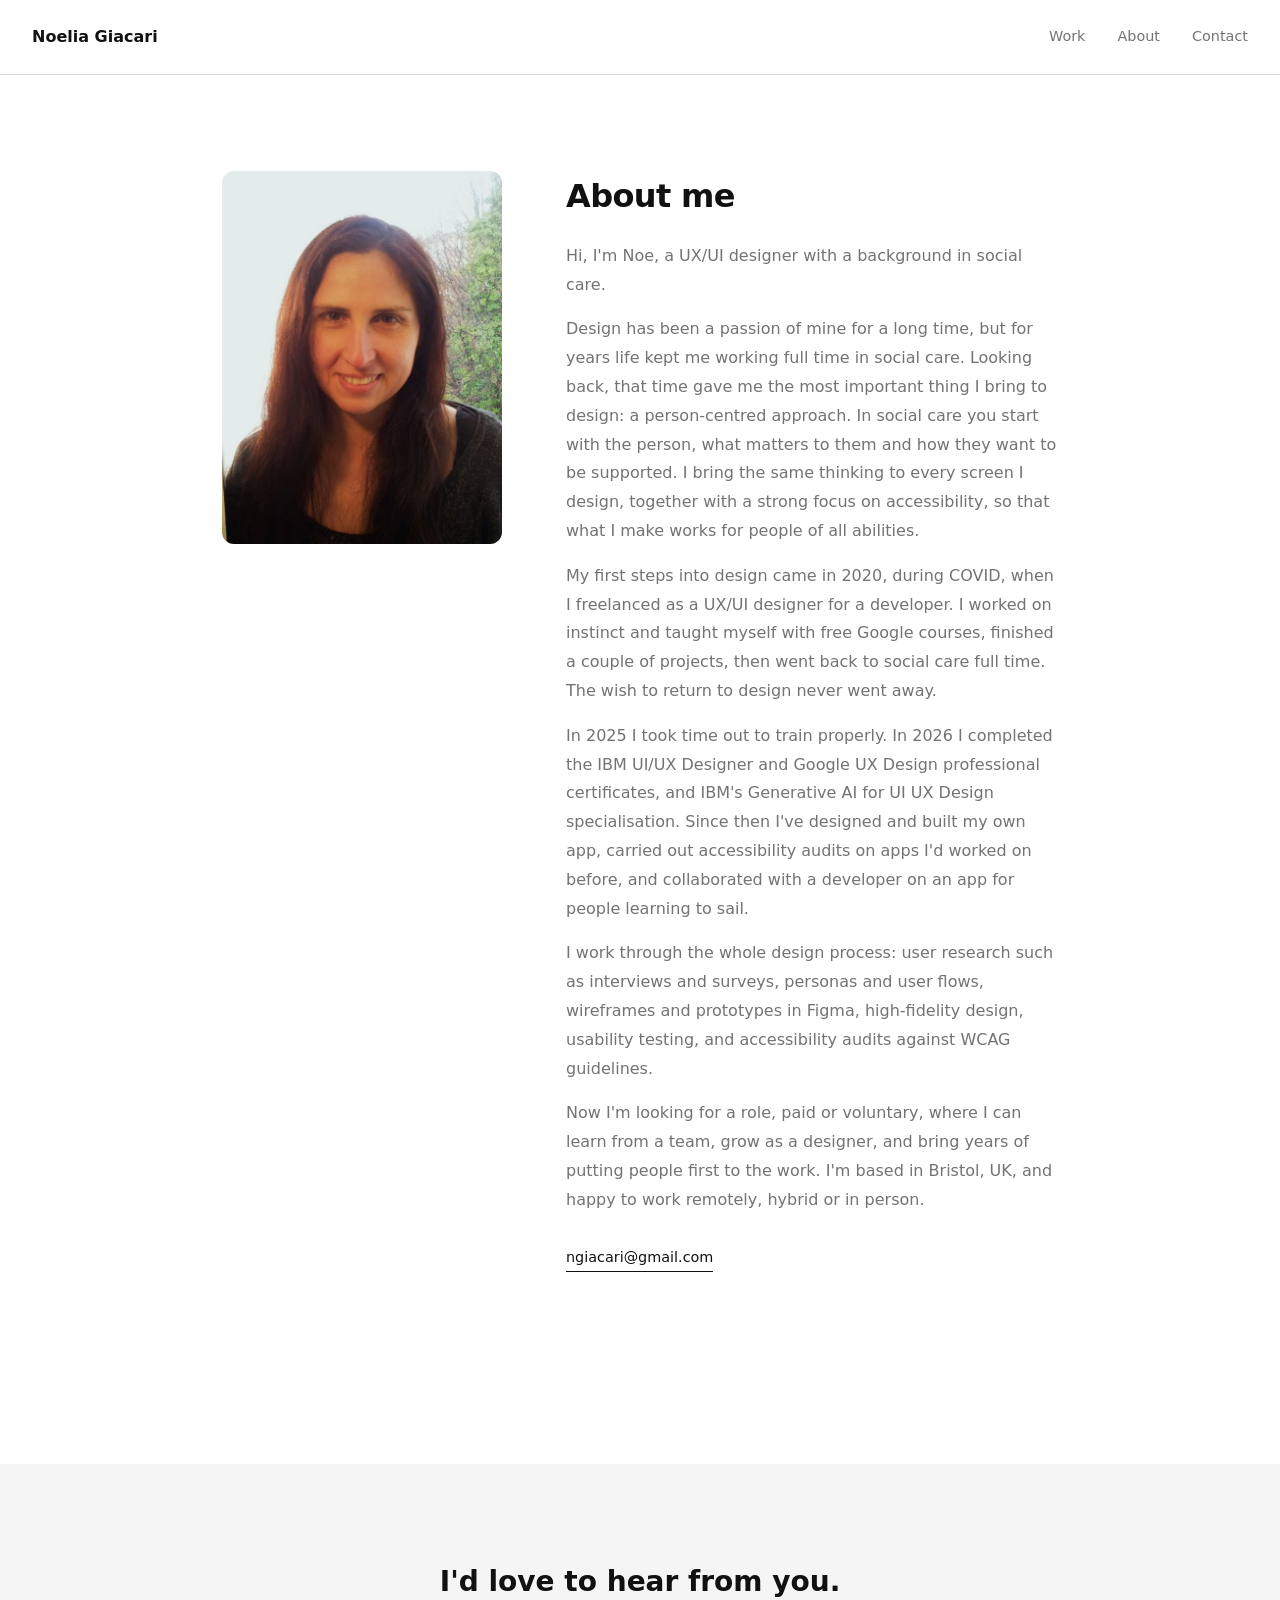
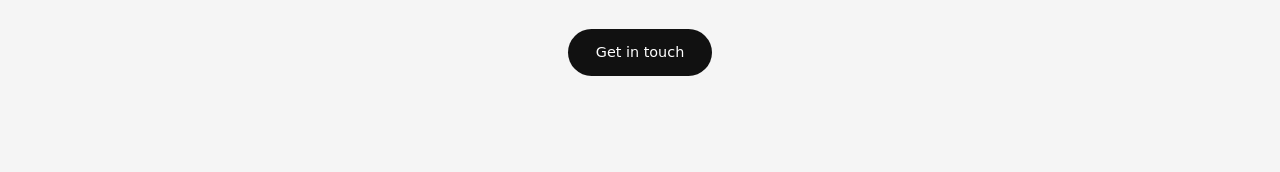
==== about.html @ a6a427f9 "Portfolio: Centred, ArtisanCrafts, Vegan Book, SailGenius and About" ====
<!DOCTYPE html>
<html lang="en">
<head>
  <meta charset="UTF-8" />
  <meta name="viewport" content="width=device-width, initial-scale=1.0" />
  <title>About · Noelia Giacari</title>
  <link rel="stylesheet" href="style.css" />
</head>
<body>

  <!-- NAV -->
  <nav>
    <a href="index.html" class="nav-logo">Noelia Giacari</a>
    <div class="nav-links">
      <a href="index.html">Work</a>
      <a href="about.html">About</a>
      <a href="mailto:ngiacari@gmail.com">Contact</a>
    </div>
  </nav>

  <!-- ABOUT -->
  <section class="about">

    <img class="about-img" src="images/about/noe.jpg" alt="Noe smiling, standing by a window with trees behind" />

    <div class="about-text">
      <h1>About me</h1>
      <p>Hi, I'm Noe, a UX/UI designer with a background in social care.</p>
      <p>
        Design has been a passion of mine for a long time, but for years life kept me
        working full time in social care. Looking back, that time gave me the most important
        thing I bring to design: a person-centred approach. In social care you start with the
        person, what matters to them and how they want to be supported. I bring the same
        thinking to every screen I design, together with a strong focus on accessibility, so
        that what I make works for people of all abilities.
      </p>
      <p>
        My first steps into design came in 2020, during COVID, when I freelanced as a UX/UI
        designer for a developer. I worked on instinct and taught myself with free Google
        courses, finished a couple of projects, then went back to social care full time. The
        wish to return to design never went away.
      </p>
      <p>
        In 2025 I took time out to train properly. In 2026 I completed the IBM UI/UX Designer
        and Google UX Design professional certificates, and IBM's Generative AI for UI UX
        Design specialisation. Since then I've designed and built my own app, carried out
        accessibility audits on apps I'd worked on before, and collaborated with a developer
        on an app for people learning to sail.
      </p>
      <p>
        I work through the whole design process: user research such as interviews and
        surveys, personas and user flows, wireframes and prototypes in Figma, high-fidelity
        design, usability testing, and accessibility audits against WCAG guidelines.
      </p>
      <p>
        Now I'm looking for a role, paid or voluntary, where I can learn from a team, grow
        as a designer, and bring years of putting people first to the work. I'm based in
        Bristol, UK, and happy to work remotely, hybrid or in person.
      </p>

      <div class="about-links">
        <a href="mailto:ngiacari@gmail.com">ngiacari@gmail.com</a>
      </div>
    </div>

  </section>

  <!-- CTA -->
  <section class="cta">
    <h2>I'd love to hear from you.</h2>
    <a href="mailto:ngiacari@gmail.com" class="btn">Get in touch</a>
  </section>

</body>
</html>
---- style.css ----
/* ─── RESET & BASE ─────────────────────────────────────────── */
*, *::before, *::after {
  box-sizing: border-box;
  margin: 0;
  padding: 0;
}

:root {
  --black: #111111;
  --white: #ffffff;
  --gray-100: #f5f5f5;
  --gray-300: #d4d4d4;
  --gray-500: #737373;
  --accent: #111111;

  --font-sans: 'Inter', system-ui, -apple-system, sans-serif;
  --max-width: 900px;
  --section-gap: 6rem;
}

html {
  font-size: 16px;
  scroll-behavior: smooth;
}

body {
  font-family: var(--font-sans);
  color: var(--black);
  background: var(--white);
  line-height: 1.6;
}

a {
  color: inherit;
  text-decoration: none;
}

ul {
  padding-left: 1.25rem;
}

li {
  margin-bottom: 0.4rem;
}

/* ─── NAV ───────────────────────────────────────────────────── */
nav {
  display: flex;
  justify-content: space-between;
  align-items: center;
  padding: 1.5rem 2rem;
  border-bottom: 1px solid var(--gray-300);
  position: sticky;
  top: 0;
  background: var(--white);
  z-index: 100;
}

.nav-logo {
  font-weight: 600;
  font-size: 1rem;
}

.nav-links {
  display: flex;
  gap: 2rem;
  font-size: 0.9rem;
  color: var(--gray-500);
}

.nav-links a:hover {
  color: var(--black);
}

/* ─── HOMEPAGE HERO ─────────────────────────────────────────── */
.hero {
  max-width: var(--max-width);
  margin: 0 auto;
  padding: 6rem 2rem 4rem;
}

.hero h1 {
  font-size: clamp(2rem, 5vw, 3.25rem);
  font-weight: 600;
  line-height: 1.2;
  letter-spacing: -0.02em;
  margin-bottom: 1.25rem;
}

.hero p {
  font-size: 1.1rem;
  color: var(--gray-500);
  max-width: 520px;
}

/* ─── WORK / CASE CARDS ─────────────────────────────────────── */
.work {
  max-width: var(--max-width);
  margin: 0 auto;
  padding: 2rem 2rem 8rem;
  display: flex;
  flex-direction: column;
  gap: 4rem;
}

.case-card a {
  display: block;
}

.case-card a:hover .case-img {
  opacity: 0.85;
}

.case-img {
  display: block;
  width: 100%;
  height: auto;
  object-fit: cover;
  aspect-ratio: 16 / 9;
  border-radius: 12px;
  transition: opacity 0.2s;
  margin-bottom: 1.25rem;
}

.case-info .tag {
  font-size: 0.8rem;
  color: var(--gray-500);
  text-transform: uppercase;
  letter-spacing: 0.06em;
  display: block;
  margin-bottom: 0.5rem;
}

.case-info h2 {
  font-size: 1.5rem;
  font-weight: 600;
  margin-bottom: 0.5rem;
}

.case-info p {
  color: var(--gray-500);
  font-size: 0.95rem;
}

/* ─── PLACEHOLDER IMAGES ────────────────────────────────────── */
.placeholder-img {
  background: var(--gray-100);
  border-radius: 10px;
  display: flex;
  align-items: center;
  justify-content: center;
  position: relative;
  overflow: hidden;
}

.placeholder-img.large {
  aspect-ratio: 16 / 8;
  width: 100%;
}

.placeholder-img:not(.large) {
  aspect-ratio: 16 / 9;
  width: 100%;
}

.img-label {
  font-size: 0.8rem;
  color: var(--gray-500);
  position: absolute;
  bottom: 0.75rem;
  left: 0.75rem;
  background: var(--white);
  padding: 0.2rem 0.5rem;
  border-radius: 4px;
}

/* ─── CASE STUDY HERO ───────────────────────────────────────── */
.cs-hero {
  max-width: var(--max-width);
  margin: 0 auto;
  padding: 4rem 2rem 2rem;
}

.cs-hero-text {
  margin-bottom: 2.5rem;
}

.cs-hero-text h1 {
  font-size: clamp(1.75rem, 4vw, 2.75rem);
  font-weight: 600;
  letter-spacing: -0.02em;
  line-height: 1.2;
  margin: 0.75rem 0 1rem;
}

.cs-subtitle {
  font-size: 1.05rem;
  color: var(--gray-500);
  max-width: 560px;
}

/* Small italic line under a case study title, e.g. "Working title" */
.cs-note {
  font-size: 0.9rem;
  font-style: italic;
  color: var(--gray-500);
  margin: -0.25rem 0 0.75rem;
}

.cs-hero-img {
  width: 100%;
  aspect-ratio: 16 / 8;
}

/* ─── METADATA BAR ──────────────────────────────────────────── */
.cs-meta {
  max-width: var(--max-width);
  margin: 2.5rem auto;
  padding: 1.5rem 2rem;
  border-top: 1px solid var(--gray-300);
  border-bottom: 1px solid var(--gray-300);
  display: flex;
  gap: 3rem;
  flex-wrap: wrap;
}

.meta-item {
  display: flex;
  flex-direction: column;
  gap: 0.2rem;
}

.meta-label {
  font-size: 0.75rem;
  text-transform: uppercase;
  letter-spacing: 0.06em;
  color: var(--gray-500);
}

.meta-value {
  font-size: 0.9rem;
  font-weight: 500;
}

/* ─── CASE STUDY CONTENT ────────────────────────────────────── */
.cs-content {
  max-width: var(--max-width);
  margin: 0 auto;
  padding: 2rem 2rem 4rem;
}

.cs-section {
  display: grid;
  grid-template-columns: 180px 1fr;
  gap: 2rem;
  padding: var(--section-gap) 0;
  border-top: 1px solid var(--gray-300);
}

.cs-section-label {
  padding-top: 0.2rem;
}

.cs-section-label span {
  font-size: 0.75rem;
  color: var(--gray-500);
  display: block;
  margin-bottom: 0.4rem;
}

.cs-section-label h2 {
  font-size: 1rem;
  font-weight: 600;
  position: sticky;
  top: 5rem;
}

.cs-section-body {
  display: flex;
  flex-direction: column;
  gap: 2.5rem;
}

.cs-block h3 {
  font-size: 1rem;
  font-weight: 600;
  margin-bottom: 0.75rem;
}

.cs-block p,
.cs-block li {
  font-size: 0.95rem;
  color: var(--gray-500);
  line-height: 1.75;
}

/* ─── CASE STUDY EXTRAS (ArtisanCrafts) ───────────────────────── */
.cs-block ul {
  padding-left: 1.2rem;
  margin-top: 0.5rem;
}
.cs-block li + li {
  margin-top: 0.35rem;
}
/* Two images side by side at full width (the .pair version is narrower) */
.cs-img-grid.wide img {
  border: 1px solid var(--gray-300);
}
/* A highlighted note, e.g. about simulated research */
.cs-callout {
  background: var(--gray-100);
  border-left: 3px solid var(--black);
  border-radius: 6px;
  padding: 1rem 1.25rem;
  font-size: 0.92rem;
  line-height: 1.7;
  color: var(--gray-500);
  margin-bottom: 2rem;
}
.cs-callout strong { color: var(--black); }
/* Persona: two short lists side by side */
.cs-persona {
  display: grid;
  grid-template-columns: 1fr 1fr;
  gap: 1.5rem;
  border: 1px solid var(--gray-300);
  border-radius: 10px;
  padding: 1.25rem 1.5rem;
  margin-top: 1rem;
}
.cs-persona h4 {
  font-size: 0.85rem;
  text-transform: uppercase;
  letter-spacing: 0.05em;
  margin-bottom: 0.25rem;
}
.cs-persona ul { margin-top: 0.25rem; }
/* A user quote */
.cs-block p.cs-quote {
  font-style: italic;
  border-left: 3px solid var(--gray-300);
  padding-left: 1rem;
  margin-top: 1rem;
}
@media (max-width: 640px) {
  .cs-persona { grid-template-columns: 1fr; }
}

 ─────────────────────────────────────────── */
.insight-cards {
  display: grid;
  grid-template-columns: repeat(auto-fit, minmax(200px, 1fr));
  gap: 1rem;
  margin-top: 0.75rem;
}

.insight-card {
  background: var(--gray-100);
  border-radius: 10px;
  padding: 1.25rem;
}

.insight-number {
  font-size: 0.75rem;
  font-weight: 600;
  color: var(--gray-500);
  display: block;
  margin-bottom: 0.5rem;
}

.insight-card p {
  font-size: 0.9rem !important;
  color: var(--black) !important;
}

/* ─── IMAGES INSIDE CASE STUDY ──────────────────────────────── */
.cs-img-full {
  width: 100%;
  aspect-ratio: 16 / 9;
  margin-top: 0.5rem;
}

.cs-img-grid {
  display: grid;
  grid-template-columns: 1fr 1fr;
  gap: 1rem;
  margin-top: 0.75rem;
}

.cs-img-grid img,
.cs-screens img,
.cs-img-full-real {
  width: 100%;
  height: auto;
  display: block;
  border-radius: 10px;
}

.cs-img-full-real {
  border: 1px solid var(--gray-300);
  margin-top: 0.5rem;
}

/* Row of phone screens */
.cs-screens {
  display: grid;
  grid-template-columns: repeat(4, 1fr);
  gap: 1rem;
  margin-top: 0.75rem;
}

.cs-screens img {
  border: 1px solid var(--gray-300);
}

.cs-screens.three {
  grid-template-columns: repeat(3, 1fr);
}

.cs-hero .cs-screens {
  margin-top: 0;
}

/* Before / after pair of phone screens */
.cs-img-grid.pair {
  max-width: 520px;
}

.cs-img-grid figure {
  margin: 0;
}

.cs-img-grid figcaption {
  font-size: 0.8rem;
  color: var(--gray-500);
  margin-top: 0.4rem;
}

.cs-img-grid.pair img {
  border: 1px solid var(--gray-300);
}

.img-caption {
  font-size: 0.8rem !important;
  color: var(--gray-500) !important;
  margin-top: 0.5rem;
}

/* ─── RESULTS GRID ──────────────────────────────────────────── */
.results-grid {
  display: grid;
  grid-template-columns: repeat(auto-fit, minmax(160px, 1fr));
  gap: 1rem;
  margin-bottom: 1.5rem;
}

.result-item {
  display: flex;
  flex-direction: column;
  gap: 0.3rem;
  padding: 1.25rem;
  border: 1px solid var(--gray-300);
  border-radius: 10px;
}

.result-stat {
  font-size: 2rem;
  font-weight: 700;
  letter-spacing: -0.02em;
}

.result-desc {
  font-size: 0.8rem;
  color: var(--gray-500);
}

/* ─── CASE STUDY NAVIGATION ─────────────────────────────────── */
.cs-nav {
  max-width: var(--max-width);
  margin: 0 auto;
  padding: 2rem;
  display: flex;
  justify-content: space-between;
  border-top: 1px solid var(--gray-300);
  font-size: 0.9rem;
}

.cs-nav-link:hover {
  text-decoration: underline;
}

/* ─── CTA ───────────────────────────────────────────────────── */
.cta {
  text-align: center;
  padding: 6rem 2rem;
  background: var(--gray-100);
  margin-top: 4rem;
}

.cta h2 {
  font-size: 1.75rem;
  font-weight: 600;
  margin-bottom: 1.5rem;
}

.btn {
  display: inline-block;
  padding: 0.75rem 1.75rem;
  background: var(--black);
  color: var(--white);
  border-radius: 100px;
  font-size: 0.9rem;
  font-weight: 500;
  transition: opacity 0.2s;
}

.btn:hover {
  opacity: 0.8;
}

/* ─── TAG ───────────────────────────────────────────────────── */
.tag {
  font-size: 0.78rem;
  color: var(--gray-500);
  text-transform: uppercase;
  letter-spacing: 0.06em;
}

/* ─── ABOUT ─────────────────────────────────────────────────── */
.about {
  max-width: var(--max-width);
  margin: 0 auto;
  padding: 6rem 2rem 8rem;
  display: grid;
  grid-template-columns: 280px 1fr;
  gap: 4rem;
  align-items: start;
}

.about-img {
  width: 100%;
  aspect-ratio: 3 / 4;
  border-radius: 12px;
  position: sticky;
  top: 5rem;
}

.about-text h1 {
  font-size: 2rem;
  font-weight: 600;
  letter-spacing: -0.02em;
  margin-bottom: 1.25rem;
}

.about-text p {
  font-size: 1rem;
  color: var(--gray-500);
  line-height: 1.8;
  max-width: 520px;
}

.about-text p + p {
  margin-top: 1rem;
}

img.about-img {
  object-fit: cover;
  object-position: center 25%;
  height: auto;
}

.about-links {
  display: flex;
  gap: 1.5rem;
  margin-top: 2rem;
}

.about-links a {
  font-size: 0.9rem;
  font-weight: 500;
  border-bottom: 1px solid var(--black);
  padding-bottom: 0.1rem;
}

.about-links a:hover {
  color: var(--gray-500);
  border-color: var(--gray-500);
}

/* ─── RESPONSIVE ────────────────────────────────────────────── */
@media (max-width: 640px) {
  .cs-section {
    grid-template-columns: 1fr;
    gap: 1rem;
  }

  .cs-section-label h2 {
    position: static;
  }

  .cs-meta {
    gap: 1.5rem;
  }

  .cs-screens {
    grid-template-columns: 1fr 1fr;
  }

  .cs-img-grid:not(.pair) {
    grid-template-columns: 1fr;
  }

  .results-grid {
    grid-template-columns: 1fr 1fr;
  }

  .about {
    grid-template-columns: 1fr;
    gap: 2rem;
    padding: 3rem 1.25rem 5rem;
  }

  .about-img {
    position: static;
    aspect-ratio: 4 / 3;
  }

  nav {
    padding: 1rem 1.25rem;
  }

  .nav-links {
    gap: 1.25rem;
  }
}
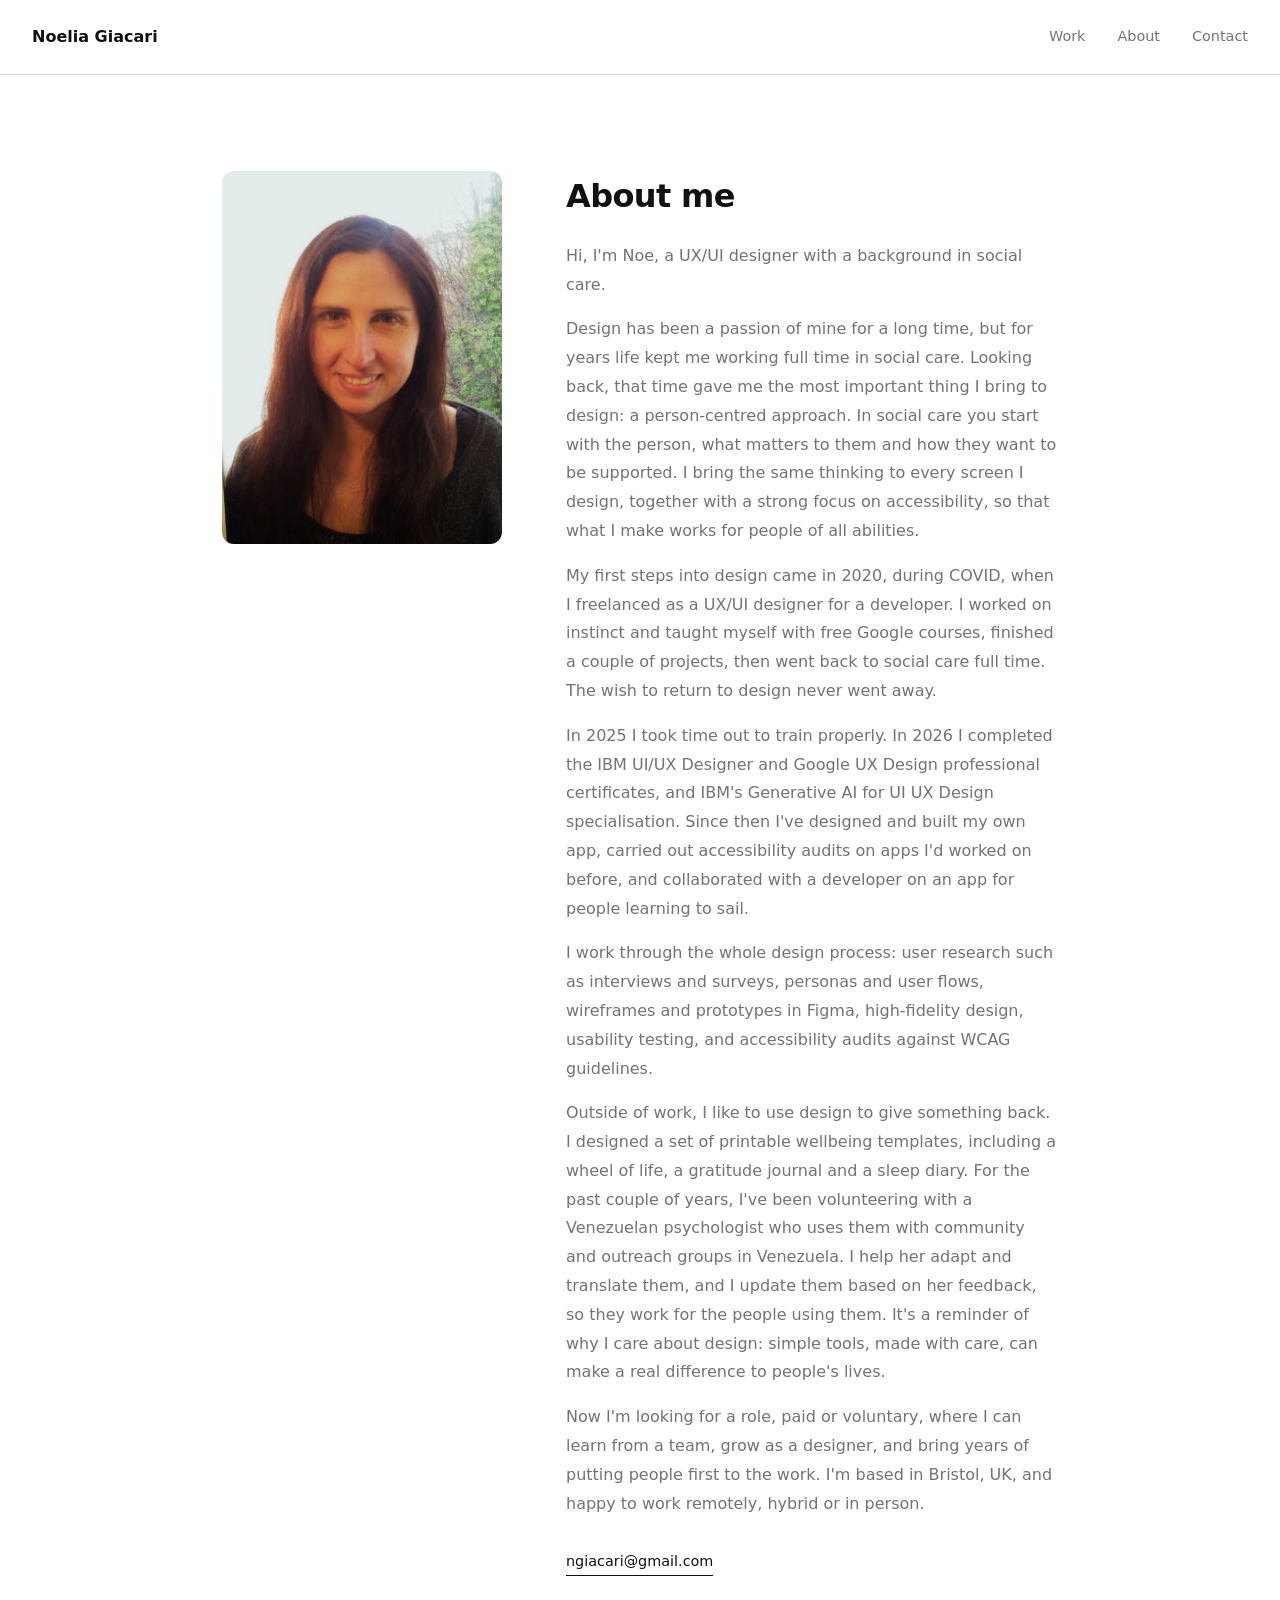
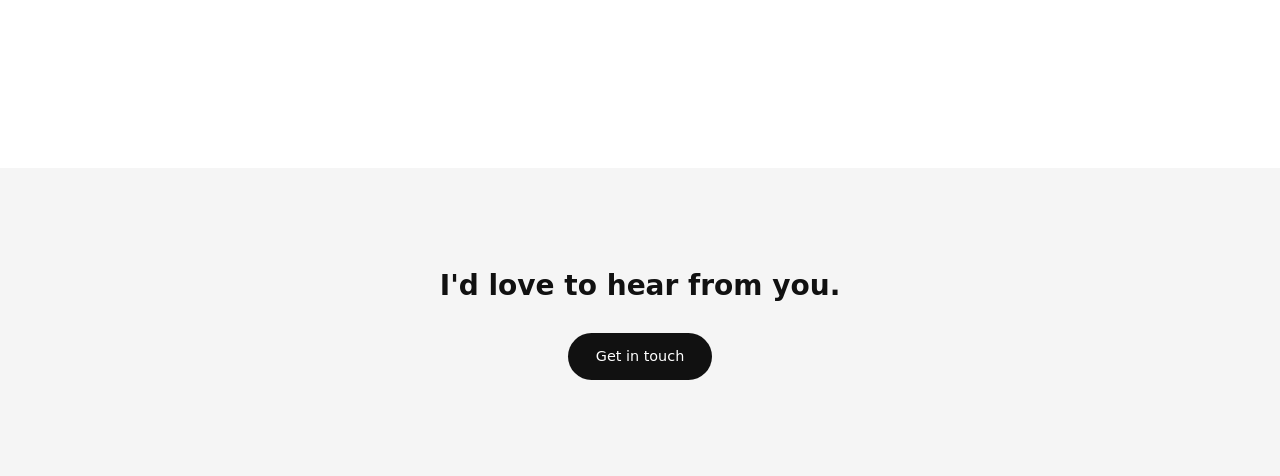
==== commit f92f2a5c: "About: add community volunteering paragraph" ====
--- a/about.html
+++ b/about.html
@@ -53,6 +53,15 @@
         design, usability testing, and accessibility audits against WCAG guidelines.
       </p>
       <p>
+        Outside of work, I like to use design to give something back. I designed a set of
+        printable wellbeing templates, including a wheel of life, a gratitude journal and a
+        sleep diary. For the past couple of years, I've been volunteering with a Venezuelan
+        psychologist who uses them with community and outreach groups in Venezuela. I help
+        her adapt and translate them, and I update them based on her feedback, so they work
+        for the people using them. It's a reminder of why I care about design: simple tools,
+        made with care, can make a real difference to people's lives.
+      </p>
+      <p>
         Now I'm looking for a role, paid or voluntary, where I can learn from a team, grow
         as a designer, and bring years of putting people first to the work. I'm based in
         Bristol, UK, and happy to work remotely, hybrid or in person.
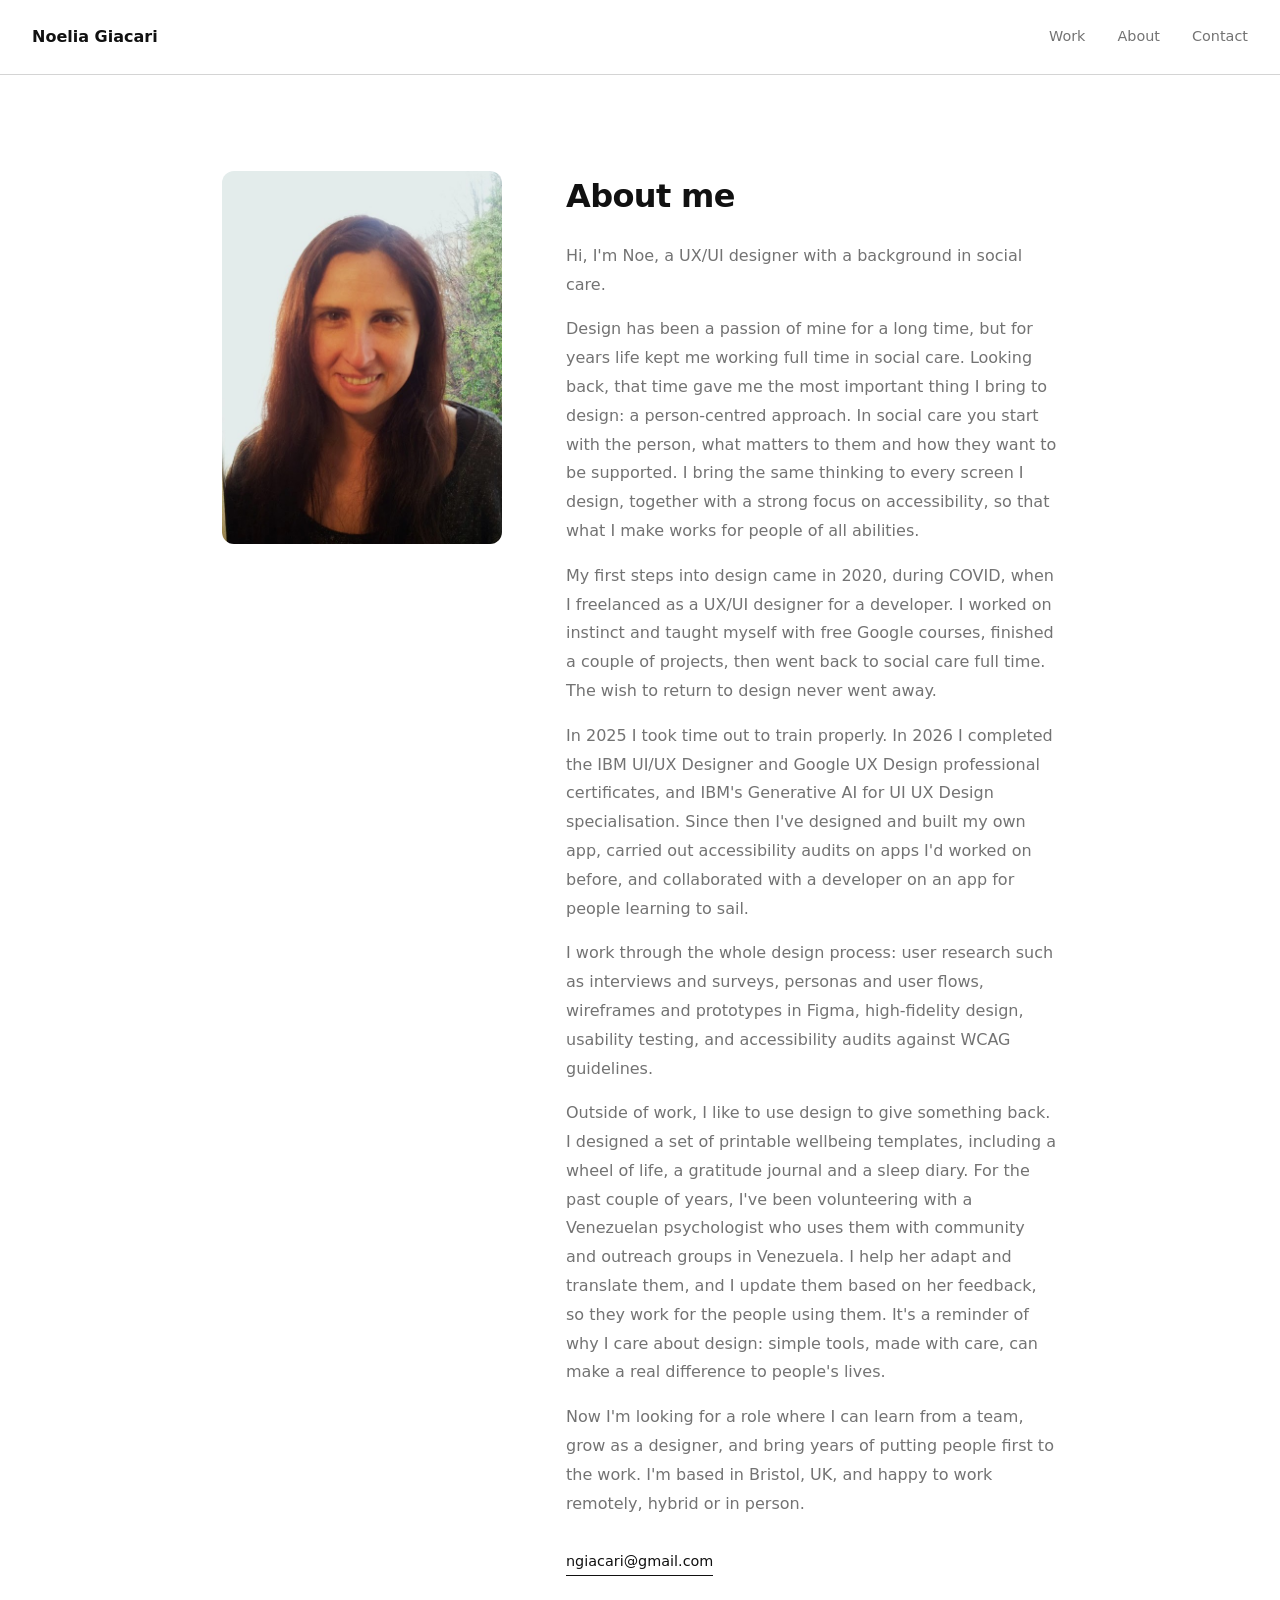
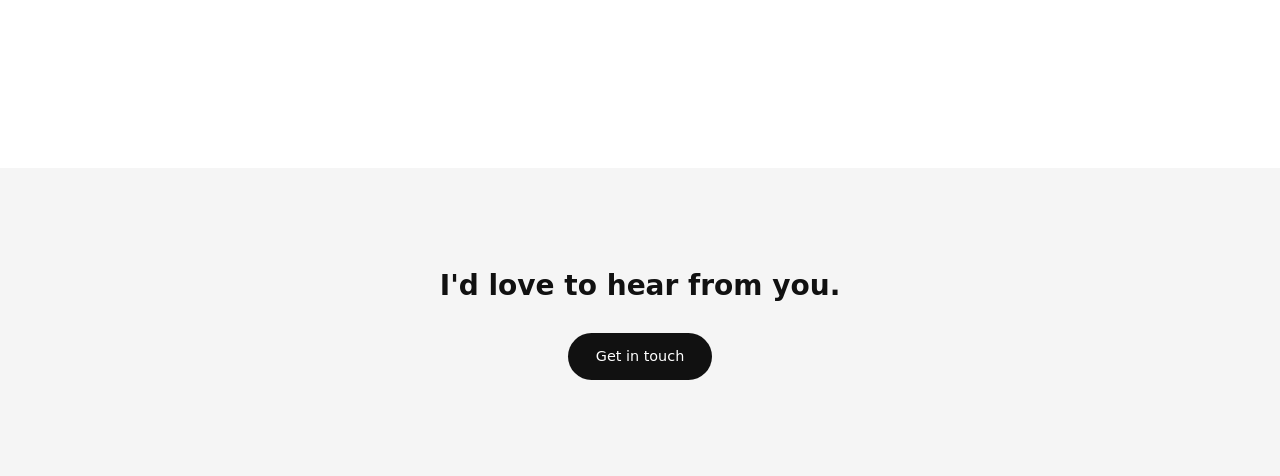
==== commit 2197b0c2: "Home and About: remove "paid or voluntary"" ====
--- a/about.html
+++ b/about.html
@@ -62,7 +62,7 @@
         made with care, can make a real difference to people's lives.
       </p>
       <p>
-        Now I'm looking for a role, paid or voluntary, where I can learn from a team, grow
+        Now I'm looking for a role where I can learn from a team, grow
         as a designer, and bring years of putting people first to the work. I'm based in
         Bristol, UK, and happy to work remotely, hybrid or in person.
       </p>
